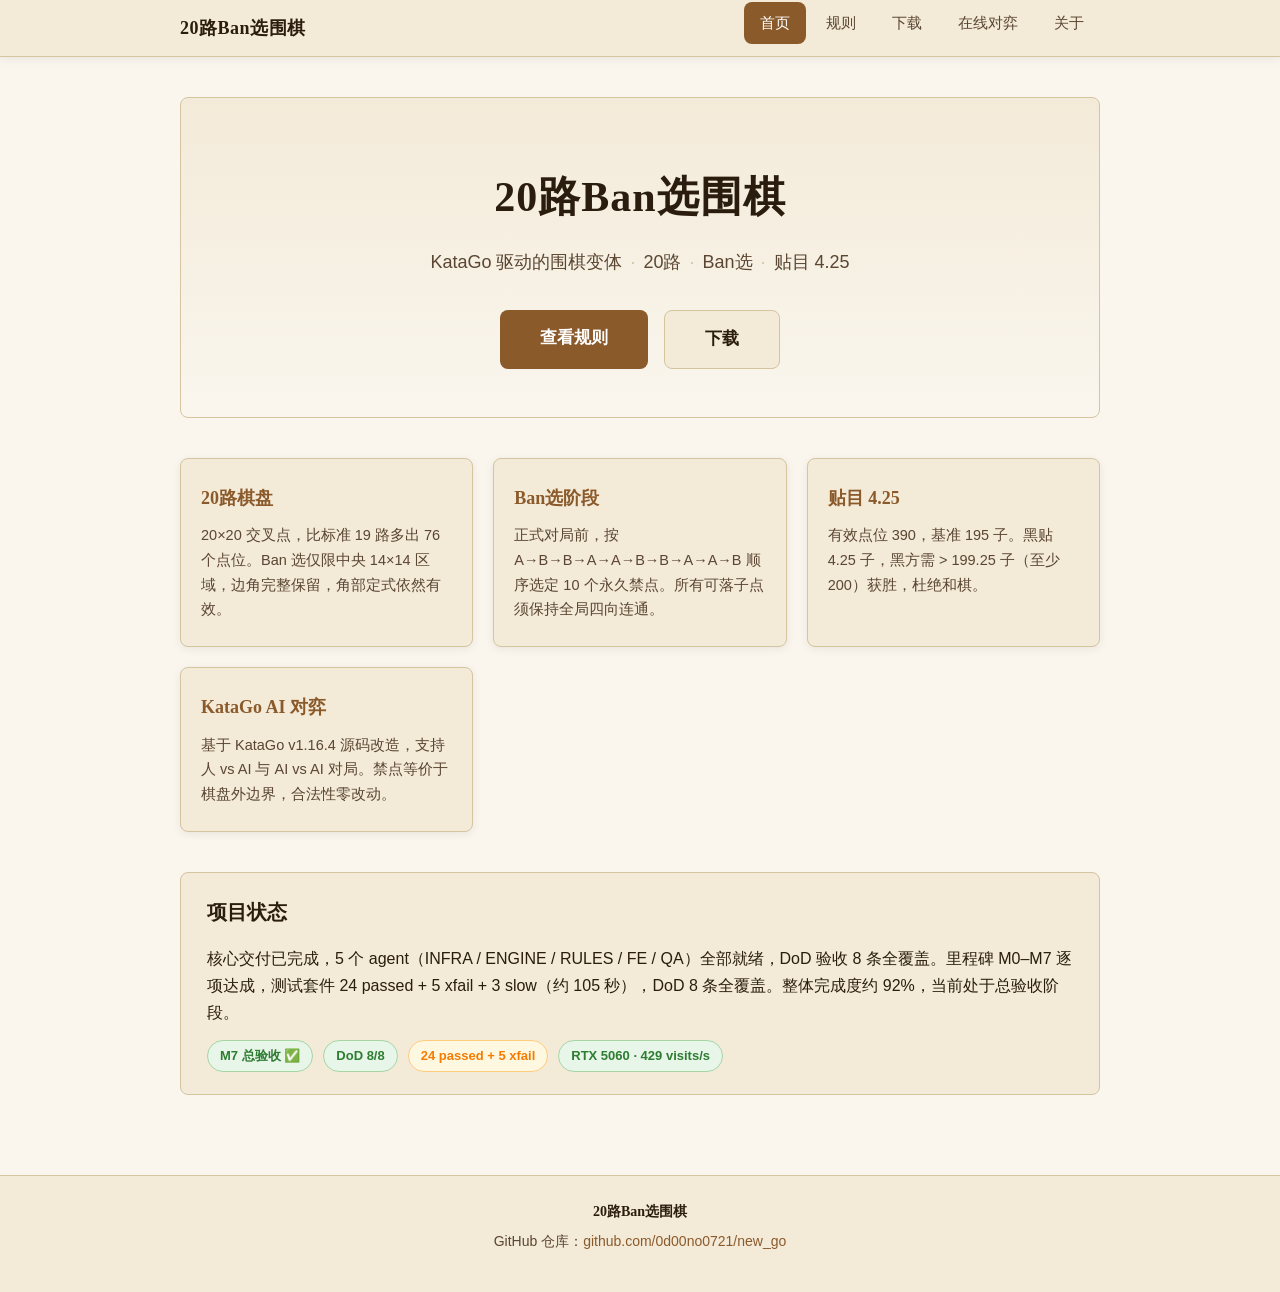
==== website/index.html @ e5d99413 "添加 BanGo 网站（5 页 + JS 规则引擎 + 在线对弈页）并修复提子着法误判自杀 - website/：index/rules/download/about/play 五个静态页 + 共享 " ====
<!DOCTYPE html>
<html lang="zh-CN">
<head>
    <meta charset="utf-8">
    <meta name="viewport" content="width=device-width, initial-scale=1.0">
    <title>20路Ban选围棋 — KataGo 驱动的围棋变体</title>
    <link rel="stylesheet" href="./css/style.css">
</head>
<body>
    <header class="site-header">
        <nav class="nav">
            <a href="index.html" class="nav-brand">20路Ban选围棋</a>
            <button class="nav-toggle" aria-label="菜单">☰</button>
            <ul class="nav-links">
                <li><a href="index.html">首页</a></li>
                <li><a href="rules.html">规则</a></li>
                <li><a href="download.html">下载</a></li>
                <li><a href="play.html">在线对弈</a></li>
                <li><a href="about.html">关于</a></li>
            </ul>
        </nav>
    </header>

    <main>
        <section class="hero">
            <h1>20路Ban选围棋</h1>
            <p class="subtitle">KataGo 驱动的围棋变体<span class="sep">·</span>20路<span class="sep">·</span>Ban选<span class="sep">·</span>贴目 4.25</p>
            <div class="hero-cta">
                <a href="rules.html" class="btn btn-primary btn-large">查看规则</a>
                <a href="download.html" class="btn btn-secondary btn-large">下载</a>
            </div>
        </section>

        <section class="features">
            <div class="feature-card">
                <h3>20路棋盘</h3>
                <p>20×20 交叉点，比标准 19 路多出 76 个点位。Ban 选仅限中央 14×14 区域，边角完整保留，角部定式依然有效。</p>
            </div>
            <div class="feature-card">
                <h3>Ban选阶段</h3>
                <p>正式对局前，按 A→B→B→A→A→B→B→A→A→B 顺序选定 10 个永久禁点。所有可落子点须保持全局四向连通。</p>
            </div>
            <div class="feature-card">
                <h3>贴目 4.25</h3>
                <p>有效点位 390，基准 195 子。黑贴 4.25 子，黑方需 > 199.25 子（至少 200）获胜，杜绝和棋。</p>
            </div>
            <div class="feature-card">
                <h3>KataGo AI 对弈</h3>
                <p>基于 KataGo v1.16.4 源码改造，支持人 vs AI 与 AI vs AI 对局。禁点等价于棋盘外边界，合法性零改动。</p>
            </div>
        </section>

        <section class="status-summary">
            <h2>项目状态</h2>
            <p>核心交付已完成，5 个 agent（INFRA / ENGINE / RULES / FE / QA）全部就绪，DoD 验收 8 条全覆盖。里程碑 M0–M7 逐项达成，测试套件 24 passed + 5 xfail + 3 slow（约 105 秒），DoD 8 条全覆盖。整体完成度约 92%，当前处于总验收阶段。</p>
            <div class="status-badges">
                <span class="badge badge-ok">M7 总验收 ✅</span>
                <span class="badge badge-ok">DoD 8/8</span>
                <span class="badge badge-info">24 passed + 5 xfail</span>
                <span class="badge badge-ok">RTX 5060 · 429 visits/s</span>
            </div>
        </section>
    </main>

    <footer class="site-footer">
        <div class="footer-brand">20路Ban选围棋</div>
        <p>GitHub 仓库：<a href="https://github.com/0d00no0721/new_go">github.com/0d00no0721/new_go</a></p>
    </footer>

    <script src="./js/main.js"></script>
</body>
</html>
---- website/css/style.css ----
/* ==========================================================================
   20路Ban选围棋 官网 — 共享样式
   宣纸暖色系 · 围棋传统风
   ========================================================================== */

/* ── 设计变量 ──────────────────────────────────────────────── */
:root {
    --bg:           #faf6ee;   /* 宣纸米白 */
    --text:         #2b1d0e;   /* 深褐墨 */
    --text-soft:    #5a4631;   /* 次级文字 */
    --accent:       #8b5a2b;   /* 木褐 主强调 */
    --accent-hover: #6e4520;   /* 木褐 悬停 */
    --gold:         #b8860b;   /* 暗金 次强调 */
    --card:         #f3ead8;   /* 卡片底 浅木 */
    --card-hover:   #ede0c4;   /* 卡片悬停 */
    --border:       #d4c4a0;   /* 木纹边 */
    --ban-red:      #cc2222;   /* 禁点红（与 GUI 一致） */
    --code-bg:      #f0e8d6;   /* 代码块底 */
    --shadow:       0 2px 8px rgba(43, 29, 14, 0.08);
    --shadow-lg:    0 4px 16px rgba(43, 29, 14, 0.12);
    --radius:       8px;
    --maxw:         960px;
    --serif:        "Noto Serif SC", "Source Han Serif SC", "SimSun", "宋体", serif;
    --sans:         -apple-system, BlinkMacSystemFont, "Segoe UI", "Microsoft YaHei", "PingFang SC", sans-serif;
    --mono:         "Consolas", "Courier New", monospace;
}

/* ── 重置 ──────────────────────────────────────────────────── */
*, *::before, *::after { box-sizing: border-box; margin: 0; padding: 0; }

html { scroll-behavior: smooth; }

body {
    font-family: var(--sans);
    color: var(--text);
    background: var(--bg);
    line-height: 1.7;
    min-height: 100vh;
    display: flex;
    flex-direction: column;
}

/* ── 链接 ──────────────────────────────────────────────────── */
a { color: var(--accent); text-decoration: none; transition: color 0.15s; }
a:hover { color: var(--accent-hover); text-decoration: underline; }

/* ── 顶部导航 ──────────────────────────────────────────────── */
.site-header {
    background: var(--card);
    border-bottom: 1px solid var(--border);
    box-shadow: var(--shadow);
    position: sticky;
    top: 0;
    z-index: 100;
}
.nav {
    max-width: var(--maxw);
    margin: 0 auto;
    padding: 0 20px;
    height: 56px;
    display: flex;
    align-items: center;
    justify-content: space-between;
}
.nav-brand {
    font-family: var(--serif);
    font-size: 18px;
    font-weight: 700;
    color: var(--text);
    letter-spacing: 0.5px;
}
.nav-brand:hover { text-decoration: none; color: var(--accent); }
.nav-links {
    display: flex;
    gap: 4px;
    list-style: none;
}
.nav-links a {
    display: block;
    padding: 8px 16px;
    border-radius: var(--radius);
    color: var(--text-soft);
    font-size: 15px;
    transition: background 0.15s, color 0.15s;
}
.nav-links a:hover { background: var(--bg); color: var(--accent); text-decoration: none; }
.nav-links a.active {
    background: var(--accent);
    color: #fff;
}
.nav-links a.active:hover { background: var(--accent-hover); color: #fff; }
.nav-toggle {
    display: none;
    background: none;
    border: 1px solid var(--border);
    border-radius: var(--radius);
    padding: 6px 10px;
    cursor: pointer;
    font-size: 18px;
    color: var(--text);
}

/* ── 主区 ──────────────────────────────────────────────────── */
main {
    flex: 1;
    max-width: var(--maxw);
    margin: 0 auto;
    padding: 40px 20px;
    width: 100%;
}

/* ── 页面标题 ──────────────────────────────────────────────── */
.page-title {
    font-family: var(--serif);
    font-size: 32px;
    font-weight: 700;
    color: var(--text);
    margin-bottom: 8px;
    padding-bottom: 12px;
    border-bottom: 2px solid var(--border);
}
.page-subtitle {
    color: var(--text-soft);
    font-size: 16px;
    margin-bottom: 32px;
}

/* ── 章节标题 ──────────────────────────────────────────────── */
h2 {
    font-family: var(--serif);
    font-size: 24px;
    color: var(--text);
    margin-top: 40px;
    margin-bottom: 16px;
    padding-left: 12px;
    border-left: 4px solid var(--accent);
}
h3 {
    font-family: var(--serif);
    font-size: 19px;
    color: var(--text);
    margin-top: 28px;
    margin-bottom: 12px;
}
h2:first-child, h3:first-child { margin-top: 0; }

p { margin-bottom: 14px; }

/* ── 强调框（快速理解） ──────────────────────────────────── */
.callout {
    background: var(--card);
    border: 1px solid var(--border);
    border-left: 4px solid var(--gold);
    border-radius: var(--radius);
    padding: 18px 22px;
    margin: 24px 0;
}
.callout-title {
    font-family: var(--serif);
    font-weight: 700;
    color: var(--gold);
    font-size: 16px;
    margin-bottom: 8px;
}

/* ── 提示框 ──────────────────────────────────────────────── */
.note {
    background: #fdf6e3;
    border: 1px solid var(--border);
    border-radius: var(--radius);
    padding: 14px 18px;
    margin: 20px 0;
    font-size: 14px;
    color: var(--text-soft);
}
.note::before { content: "提示："; font-weight: 700; color: var(--gold); }

/* ── 列表 ──────────────────────────────────────────────────── */
ul, ol { margin: 12px 0 16px 24px; }
li { margin-bottom: 6px; }
li > ul, li > ol { margin-top: 6px; }

/* ── 表格 ──────────────────────────────────────────────────── */
table {
    width: 100%;
    border-collapse: collapse;
    margin: 18px 0;
    font-size: 15px;
    background: var(--card);
    border-radius: var(--radius);
    overflow: hidden;
    box-shadow: var(--shadow);
}
th, td {
    padding: 12px 16px;
    text-align: left;
    border-bottom: 1px solid var(--border);
}
th {
    background: var(--accent);
    color: #fff;
    font-weight: 600;
    font-family: var(--serif);
}
tr:last-child td { border-bottom: none; }
tr:hover td { background: var(--card-hover); }
td code, p code, li code {
    font-family: var(--mono);
    font-size: 13px;
    background: var(--code-bg);
    padding: 2px 6px;
    border-radius: 4px;
    color: var(--accent-hover);
}

/* ── 代码块 ────────────────────────────────────────────────── */
pre {
    background: var(--code-bg);
    border: 1px solid var(--border);
    border-radius: var(--radius);
    padding: 16px 20px;
    overflow-x: auto;
    margin: 18px 0;
    font-family: var(--mono);
    font-size: 13.5px;
    line-height: 1.6;
    color: var(--text);
}
pre code { background: none; padding: 0; font-size: inherit; color: inherit; }

/* ── 首页英雄区 ────────────────────────────────────────────── */
.hero {
    text-align: center;
    padding: 64px 20px 48px;
    background: linear-gradient(180deg, var(--card) 0%, var(--bg) 100%);
    border-radius: var(--radius);
    border: 1px solid var(--border);
    margin-bottom: 40px;
}
.hero h1 {
    font-family: var(--serif);
    font-size: 42px;
    font-weight: 700;
    color: var(--text);
    margin-bottom: 14px;
    letter-spacing: 1px;
}
.hero .subtitle {
    font-size: 18px;
    color: var(--text-soft);
    margin-bottom: 32px;
}
.hero .subtitle .sep { color: var(--border); margin: 0 8px; }
.hero-cta {
    display: flex;
    gap: 16px;
    justify-content: center;
    flex-wrap: wrap;
}
.btn {
    display: inline-block;
    padding: 12px 32px;
    border-radius: var(--radius);
    font-size: 16px;
    font-weight: 600;
    transition: background 0.15s, transform 0.1s;
    cursor: pointer;
    border: none;
}
.btn:hover { text-decoration: none; transform: translateY(-1px); }
.btn-primary {
    background: var(--accent);
    color: #fff;
}
.btn-primary:hover { background: var(--accent-hover); color: #fff; }
.btn-secondary {
    background: var(--card);
    color: var(--text);
    border: 1px solid var(--border);
}
.btn-secondary:hover { background: var(--card-hover); color: var(--text); }
.btn-large { padding: 14px 40px; font-size: 17px; }

/* ── 特性卡片网格 ────────────────────────────────────────── */
.features {
    display: grid;
    grid-template-columns: repeat(auto-fit, minmax(220px, 1fr));
    gap: 20px;
    margin: 40px 0;
}
.feature-card {
    background: var(--card);
    border: 1px solid var(--border);
    border-radius: var(--radius);
    padding: 24px 20px;
    box-shadow: var(--shadow);
    transition: box-shadow 0.2s, transform 0.15s;
}
.feature-card:hover {
    box-shadow: var(--shadow-lg);
    transform: translateY(-2px);
}
.feature-card h3 {
    font-family: var(--serif);
    color: var(--accent);
    font-size: 18px;
    margin-bottom: 10px;
    margin-top: 0;
}
.feature-card p { font-size: 14.5px; color: var(--text-soft); margin-bottom: 0; }

/* ── 状态摘要 ────────────────────────────────────────────── */
.status-summary {
    background: var(--card);
    border: 1px solid var(--border);
    border-radius: var(--radius);
    padding: 22px 26px;
    margin: 40px 0;
}
.status-summary h2 {
    margin-top: 0;
    border-left: none;
    padding-left: 0;
    font-size: 20px;
}
.status-badges {
    display: flex;
    gap: 10px;
    flex-wrap: wrap;
    margin-top: 14px;
}
.badge {
    display: inline-block;
    padding: 4px 12px;
    border-radius: 20px;
    font-size: 13px;
    font-weight: 600;
}
.badge-ok { background: #e8f5e9; color: #2e7d32; border: 1px solid #a5d6a7; }
.badge-info { background: #fff8e1; color: #f57c00; border: 1px solid #ffcc80; }

/* ── 下载区 ──────────────────────────────────────────────── */
.download-box {
    background: var(--card);
    border: 1px solid var(--border);
    border-radius: var(--radius);
    padding: 32px;
    text-align: center;
    margin: 24px 0;
    box-shadow: var(--shadow);
}
.download-box h3 {
    font-family: var(--serif);
    font-size: 22px;
    margin-bottom: 8px;
}
.download-box .size {
    color: var(--text-soft);
    font-size: 14px;
    margin-bottom: 20px;
}
.download-box .release-note {
    color: var(--text-soft);
    font-size: 14px;
    margin-top: 14px;
}

/* ── 落子序列展示 ────────────────────────────────────────── */
.sequence {
    font-family: var(--mono);
    font-size: 18px;
    letter-spacing: 4px;
    background: var(--card);
    border: 1px solid var(--border);
    border-radius: var(--radius);
    padding: 16px 24px;
    text-align: center;
    margin: 16px 0;
    color: var(--accent);
    font-weight: 700;
}
.sequence .arrow { color: var(--border); margin: 0 2px; font-weight: 400; }

/* ── 公式区 ──────────────────────────────────────────────── */
.formula {
    background: var(--card);
    border: 1px solid var(--border);
    border-radius: var(--radius);
    padding: 18px 24px;
    margin: 16px 0;
    font-family: var(--mono);
    font-size: 15px;
}
.formula strong { color: var(--accent); }

/* ── 页脚 ──────────────────────────────────────────────────── */
.site-footer {
    background: var(--card);
    border-top: 1px solid var(--border);
    padding: 24px 20px;
    text-align: center;
    color: var(--text-soft);
    font-size: 14px;
    margin-top: auto;
}
.site-footer a { color: var(--accent); }
.site-footer .footer-brand {
    font-family: var(--serif);
    font-weight: 700;
    color: var(--text);
    margin-bottom: 6px;
}

/* ── 响应式 ────────────────────────────────────────────────── */
@media (max-width: 720px) {
    .nav-toggle { display: block; }
    .nav-links {
        position: absolute;
        top: 56px;
        left: 0;
        right: 0;
        flex-direction: column;
        background: var(--card);
        border-bottom: 1px solid var(--border);
        box-shadow: var(--shadow-lg);
        padding: 8px 20px;
        gap: 0;
        display: none;
    }
    .nav-links.open { display: flex; }
    .nav-links a { padding: 12px 16px; border-radius: 0; }
    .nav-links a:hover { background: var(--bg); }

    .hero { padding: 40px 16px 32px; }
    .hero h1 { font-size: 30px; }
    .hero .subtitle { font-size: 15px; }
    .hero-cta { flex-direction: column; align-items: stretch; }

    .page-title { font-size: 26px; }
    main { padding: 24px 16px; }

    table { font-size: 14px; }
    th, td { padding: 10px 12px; }

    .features { grid-template-columns: 1fr; }
}
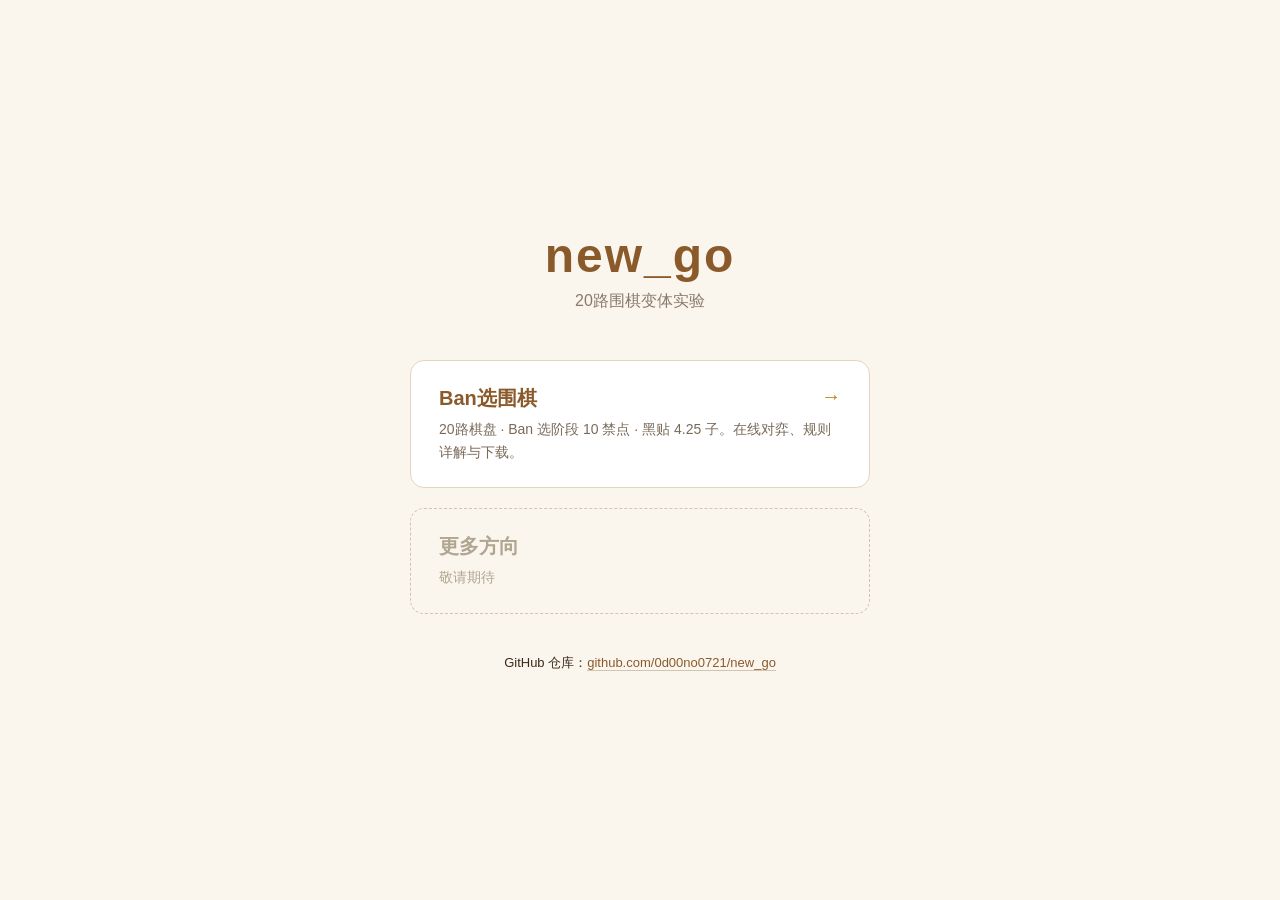
==== commit 3a71455c: "feat: 添加 new_go 项目首页(hub) + 部署改为多方向结构 - 新增 website/index.html: new_go 项目入口页, 链接到 ban-selection/(Ban选" ====
--- a/website/index.html
+++ b/website/index.html
@@ -1,72 +1,110 @@
 <!DOCTYPE html>
 <html lang="zh-CN">
 <head>
-    <meta charset="utf-8">
+    <meta charset="UTF-8">
     <meta name="viewport" content="width=device-width, initial-scale=1.0">
-    <title>20路Ban选围棋 — KataGo 驱动的围棋变体</title>
-    <link rel="stylesheet" href="./css/style.css">
+    <title>new_go · 围棋变体实验</title>
+    <style>
+        * { margin: 0; padding: 0; box-sizing: border-box; }
+        body {
+            font-family: -apple-system, BlinkMacSystemFont, "Segoe UI", "PingFang SC", "Microsoft YaHei", sans-serif;
+            background: #faf6ee;
+            color: #3a2a1a;
+            min-height: 100vh;
+            display: flex;
+            flex-direction: column;
+            align-items: center;
+            justify-content: center;
+            padding: 40px 20px;
+        }
+        .title {
+            font-size: 48px;
+            font-weight: 700;
+            color: #8b5a2b;
+            letter-spacing: 2px;
+            margin-bottom: 8px;
+        }
+        .subtitle {
+            font-size: 16px;
+            color: #8a7a6a;
+            margin-bottom: 48px;
+        }
+        .cards {
+            display: flex;
+            flex-direction: column;
+            gap: 20px;
+            width: 100%;
+            max-width: 460px;
+        }
+        .card {
+            display: block;
+            background: #fff;
+            border: 1px solid #e0d5c0;
+            border-radius: 14px;
+            padding: 24px 28px;
+            text-decoration: none;
+            color: #3a2a1a;
+            transition: border-color 0.2s, box-shadow 0.2s, transform 0.15s;
+        }
+        .card:hover {
+            border-color: #b8860b;
+            box-shadow: 0 4px 16px rgba(139, 90, 43, 0.12);
+            transform: translateY(-2px);
+        }
+        .card-name {
+            font-size: 20px;
+            font-weight: 600;
+            color: #8b5a2b;
+            margin-bottom: 6px;
+        }
+        .card-desc {
+            font-size: 14px;
+            color: #7a6a5a;
+            line-height: 1.6;
+        }
+        .card-arrow {
+            float: right;
+            color: #b8860b;
+            font-size: 20px;
+        }
+        .placeholder {
+            background: transparent;
+            border: 1px dashed #d0c5b0;
+            border-radius: 14px;
+            padding: 24px 28px;
+        }
+        .placeholder .card-name { color: #b0a590; }
+        .placeholder .card-desc { color: #b0a590; }
+        .repo {
+            margin-top: 40px;
+            font-size: 13px;
+        }
+        .repo a {
+            color: #8b5a2b;
+            text-decoration: none;
+            border-bottom: 1px solid #d0c5b0;
+        }
+        .repo a:hover { border-color: #8b5a2b; }
+        @media (max-width: 480px) {
+            .title { font-size: 36px; }
+            .card { padding: 20px 22px; }
+        }
+    </style>
 </head>
 <body>
-    <header class="site-header">
-        <nav class="nav">
-            <a href="index.html" class="nav-brand">20路Ban选围棋</a>
-            <button class="nav-toggle" aria-label="菜单">☰</button>
-            <ul class="nav-links">
-                <li><a href="index.html">首页</a></li>
-                <li><a href="rules.html">规则</a></li>
-                <li><a href="download.html">下载</a></li>
-                <li><a href="play.html">在线对弈</a></li>
-                <li><a href="about.html">关于</a></li>
-            </ul>
-        </nav>
-    </header>
-
-    <main>
-        <section class="hero">
-            <h1>20路Ban选围棋</h1>
-            <p class="subtitle">KataGo 驱动的围棋变体<span class="sep">·</span>20路<span class="sep">·</span>Ban选<span class="sep">·</span>贴目 4.25</p>
-            <div class="hero-cta">
-                <a href="rules.html" class="btn btn-primary btn-large">查看规则</a>
-                <a href="download.html" class="btn btn-secondary btn-large">下载</a>
-            </div>
-        </section>
-
-        <section class="features">
-            <div class="feature-card">
-                <h3>20路棋盘</h3>
-                <p>20×20 交叉点，比标准 19 路多出 76 个点位。Ban 选仅限中央 14×14 区域，边角完整保留，角部定式依然有效。</p>
-            </div>
-            <div class="feature-card">
-                <h3>Ban选阶段</h3>
-                <p>正式对局前，按 A→B→B→A→A→B→B→A→A→B 顺序选定 10 个永久禁点。所有可落子点须保持全局四向连通。</p>
-            </div>
-            <div class="feature-card">
-                <h3>贴目 4.25</h3>
-                <p>有效点位 390，基准 195 子。黑贴 4.25 子，黑方需 > 199.25 子（至少 200）获胜，杜绝和棋。</p>
-            </div>
-            <div class="feature-card">
-                <h3>KataGo AI 对弈</h3>
-                <p>基于 KataGo v1.16.4 源码改造，支持人 vs AI 与 AI vs AI 对局。禁点等价于棋盘外边界，合法性零改动。</p>
-            </div>
-        </section>
-
-        <section class="status-summary">
-            <h2>项目状态</h2>
-            <p>核心交付已完成，5 个 agent（INFRA / ENGINE / RULES / FE / QA）全部就绪，DoD 验收 8 条全覆盖。里程碑 M0–M7 逐项达成，测试套件 24 passed + 5 xfail + 3 slow（约 105 秒），DoD 8 条全覆盖。整体完成度约 92%，当前处于总验收阶段。</p>
-            <div class="status-badges">
-                <span class="badge badge-ok">M7 总验收 ✅</span>
-                <span class="badge badge-ok">DoD 8/8</span>
-                <span class="badge badge-info">24 passed + 5 xfail</span>
-                <span class="badge badge-ok">RTX 5060 · 429 visits/s</span>
-            </div>
-        </section>
-    </main>
-
-    <footer class="site-footer">
-        <div class="footer-brand">20路Ban选围棋</div>
-        <p>GitHub 仓库：<a href="https://github.com/0d00no0721/new_go">github.com/0d00no0721/new_go</a></p>
-    </footer>
-
-    <script src="./js/main.js"></script>
+    <div class="title">new_go</div>
+    <div class="subtitle">20路围棋变体实验</div>
+    <div class="cards">
+        <a class="card" href="ban-selection/">
+            <span class="card-arrow">&rarr;</span>
+            <div class="card-name">Ban选围棋</div>
+            <div class="card-desc">20路棋盘 · Ban 选阶段 10 禁点 · 黑贴 4.25 子。在线对弈、规则详解与下载。</div>
+        </a>
+        <div class="placeholder">
+            <div class="card-name">更多方向</div>
+            <div class="card-desc">敬请期待</div>
+        </div>
+    </div>
+    <div class="repo">GitHub 仓库：<a href="https://github.com/0d00no0721/new_go">github.com/0d00no0721/new_go</a></div>
 </body>
 </html>
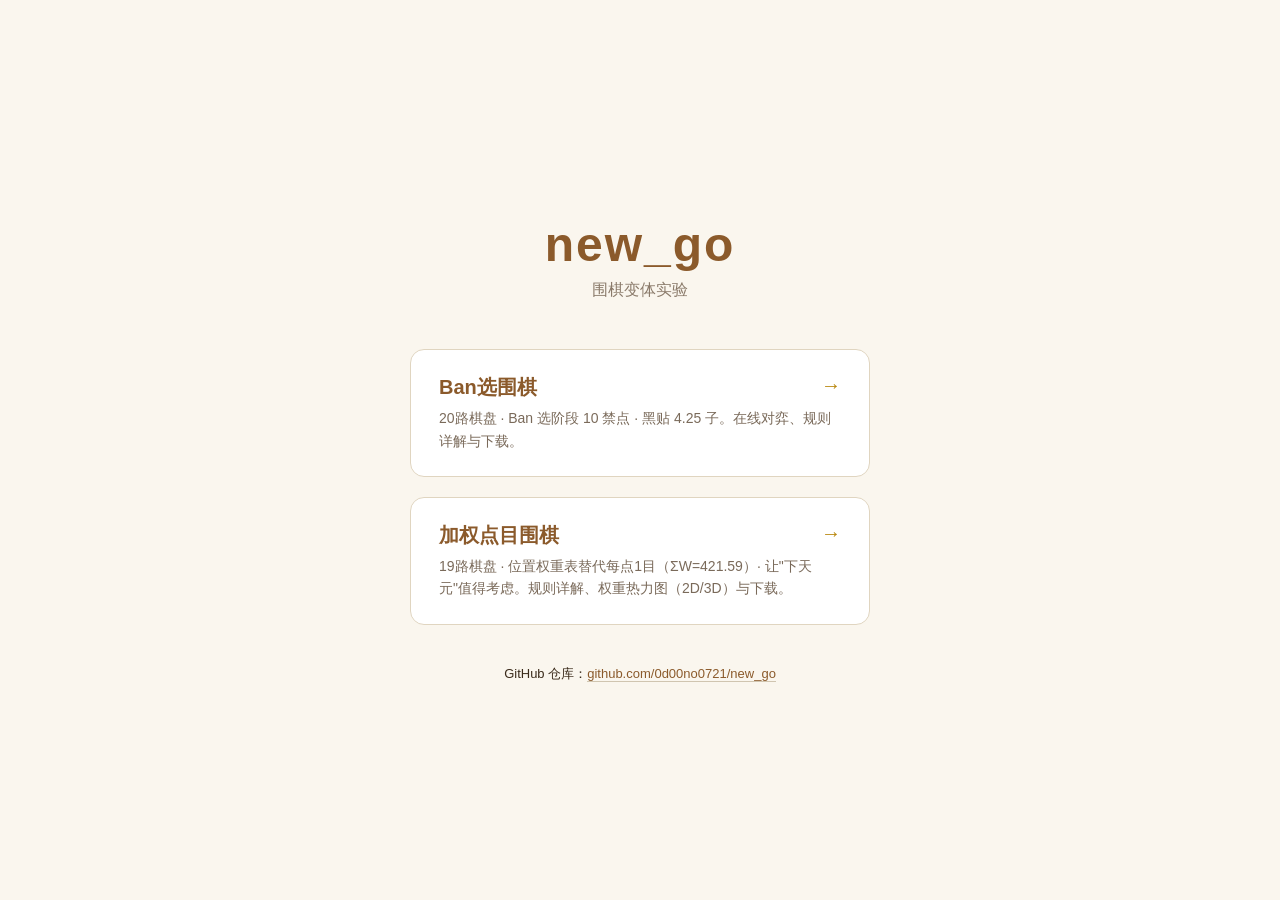
==== commit a2114a91: "feat: WeightedGo.exe 打包脚本 + 3D 热力图 + Hub 入口卡片 Agent 1 (INFRA): - build.bat + WeightedGo.spec (PyInst" ====
--- a/website/index.html
+++ b/website/index.html
@@ -93,17 +93,18 @@
 </head>
 <body>
     <div class="title">new_go</div>
-    <div class="subtitle">20路围棋变体实验</div>
+    <div class="subtitle">围棋变体实验</div>
     <div class="cards">
         <a class="card" href="ban-selection/">
             <span class="card-arrow">&rarr;</span>
             <div class="card-name">Ban选围棋</div>
             <div class="card-desc">20路棋盘 · Ban 选阶段 10 禁点 · 黑贴 4.25 子。在线对弈、规则详解与下载。</div>
         </a>
-        <div class="placeholder">
-            <div class="card-name">更多方向</div>
-            <div class="card-desc">敬请期待</div>
-        </div>
+        <a class="card" href="weighted-scoring/">
+            <span class="card-arrow">&rarr;</span>
+            <div class="card-name">加权点目围棋</div>
+            <div class="card-desc">19路棋盘 · 位置权重表替代每点1目（ΣW=421.59）· 让"下天元"值得考虑。规则详解、权重热力图（2D/3D）与下载。</div>
+        </a>
     </div>
     <div class="repo">GitHub 仓库：<a href="https://github.com/0d00no0721/new_go">github.com/0d00no0721/new_go</a></div>
 </body>
